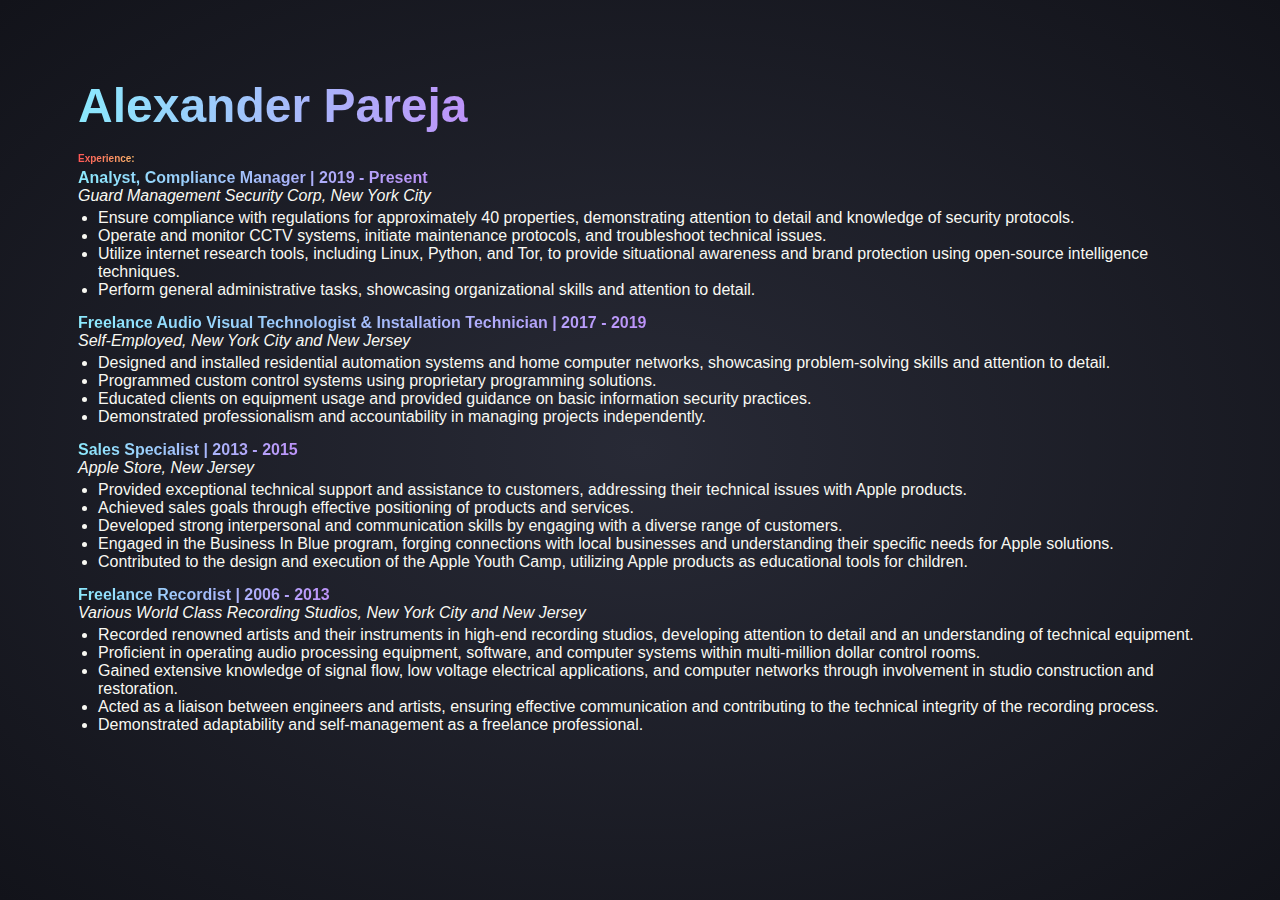
==== resume.html @ c9cee6e5 "create resume.html, resumestyle.css" ====
<!DOCTYPE html>
<html lang="en">
    <head>
        <meta charset="UTF-8">
        <meta name="viewport" content="width=device-width, initial-scale=1.0">
        <link rel="stylesheet" type="text/css" href="style.css">
        <title>Alex Pareja</title>
    </head>
    <body>
        <div class="name">
            <h1>Alexander Pareja</h1>
        </div><br>
        <h2>Experience:</h2><br>
        <div class="section">
            <p class="job">Analyst, Compliance Manager | 2019 - Present<br></p>
            <p><i>Guard Management Security Corp, New York City</i></p>
            <ul>
                <li>Ensure compliance with regulations for approximately 40 properties, demonstrating attention to detail and knowledge of security protocols.</li>
                <li>Operate and monitor CCTV systems, initiate maintenance protocols, and troubleshoot technical issues.</li>
                <li>Utilize internet research tools, including Linux, Python, and Tor, to provide situational awareness and brand protection using open-source intelligence techniques.</li>
                <li>Perform general administrative tasks, showcasing organizational skills and attention to detail.</li>
            </ul>
        </div>
        <div class="section">
            <p class="job">Freelance Audio Visual Technologist & Installation Technician | 2017 - 2019<br></p>
            <p><i>Self-Employed, New York City and New Jersey</i></p>
            <ul>
                <li>Designed and installed residential automation systems and home computer networks, showcasing problem-solving skills and attention to detail.</li>
                <li>Programmed custom control systems using proprietary programming solutions.</li>
                <li>Educated clients on equipment usage and provided guidance on basic information security practices.</li>
                <li>Demonstrated professionalism and accountability in managing projects independently.</li>
            </ul>
        </div>
        <div class="section">
            <p class="job">Sales Specialist | 2013 - 2015<br></p>
            <p><i>Apple Store, New Jersey</i></p>
            <ul>
                <li>Provided exceptional technical support and assistance to customers, addressing their technical issues with Apple products.</li>
                <li>Achieved sales goals through effective positioning of products and services.</li>
                <li>Developed strong interpersonal and communication skills by engaging with a diverse range of customers.</li>
                <li>Engaged in the Business In Blue program, forging connections with local businesses and understanding their specific needs for Apple solutions.</li>
                <li>Contributed to the design and execution of the Apple Youth Camp, utilizing Apple products as educational tools for children.</li>
            </ul>
        </div>
        <div class="section">
            <p class="job">Freelance Recordist | 2006 - 2013<br></p>
            <p><i>Various World Class Recording Studios, New York City and New Jersey</i></p>
            <ul>
                <li>Recorded renowned artists and their instruments in high-end recording studios, developing attention to detail and an understanding of technical equipment.</li>
                <li>Proficient in operating audio processing equipment, software, and computer systems within multi-million dollar control rooms.</li>
                <li>Gained extensive knowledge of signal flow, low voltage electrical applications, and computer networks through involvement in studio construction and restoration.</li>
                <li>Acted as a liaison between engineers and artists, ensuring effective communication and contributing to the technical integrity of the recording process.</li>
                <li>Demonstrated adaptability and self-management as a freelance professional.</li>
            </ul>
        </div>
    </body>
</html>
---- style.css ----
html {
    margin: 0;
    padding: 0;
    display: flex;
    flex-direction:row;
    text-align: left;
    justify-content: left;
    align-items: left;
    height: 100vh;
    font-size: 16px;
    font-family: Arial, Helvetica, sans-serif;
    color: #F8F8F2;
    background-image: radial-gradient(ellipse at center, #282a36  0%, #12131a 100%);
    background-attachment: fixed; 
}
body {
    padding: 15px;
}
h1 {
    margin: 0;
    font-weight: bolder;
    background-image: linear-gradient(to right,#8be9fd, #bd93f9);
    -webkit-background-clip: text;
    -webkit-text-fill-color: transparent;
    display: inline-block;
}
h2 {
    margin: 0;
    margin-bottom: 5px;
    font-size: 10px;
    background-image: linear-gradient(to right, #ff5555, #ffb86c);
    -webkit-background-clip: text;
    -webkit-text-fill-color: transparent;
    display: inline-block;
}
p,li {
    margin: 0;
    font-size: 12px;
}
a {
    text-decoration: none;
}
a:hover {
    text-decoration: line-through;
    text-decoration-color: #F8F8F2;
}
ul {
    margin-top: 4px;
    margin-bottom: 5px;
    padding-left: 20px;
    padding-right: 7px;
}
.section {
    margin-bottom: 15px;
}
.name {
    margin: 0;
    margin-bottom: 15px;
    display: inline-block;
    
}
.job {
    font-size: 12px;
    font-weight: bold;
    background-image: linear-gradient(to right, #8be9fd, #bd93f9);
    -webkit-background-clip: text;
    -webkit-text-fill-color: transparent;
    display: inline-block;
}
@media screen and (min-width: 900px) {
    body {
        padding: 70px;
    }
    h1 {
        font-size: 48px;
    }
    .job {
        font-size: 16px;
    }
    p ,li {
        font-size: 16px;
    }
    .name {
        font-size: 14px;
    }
}
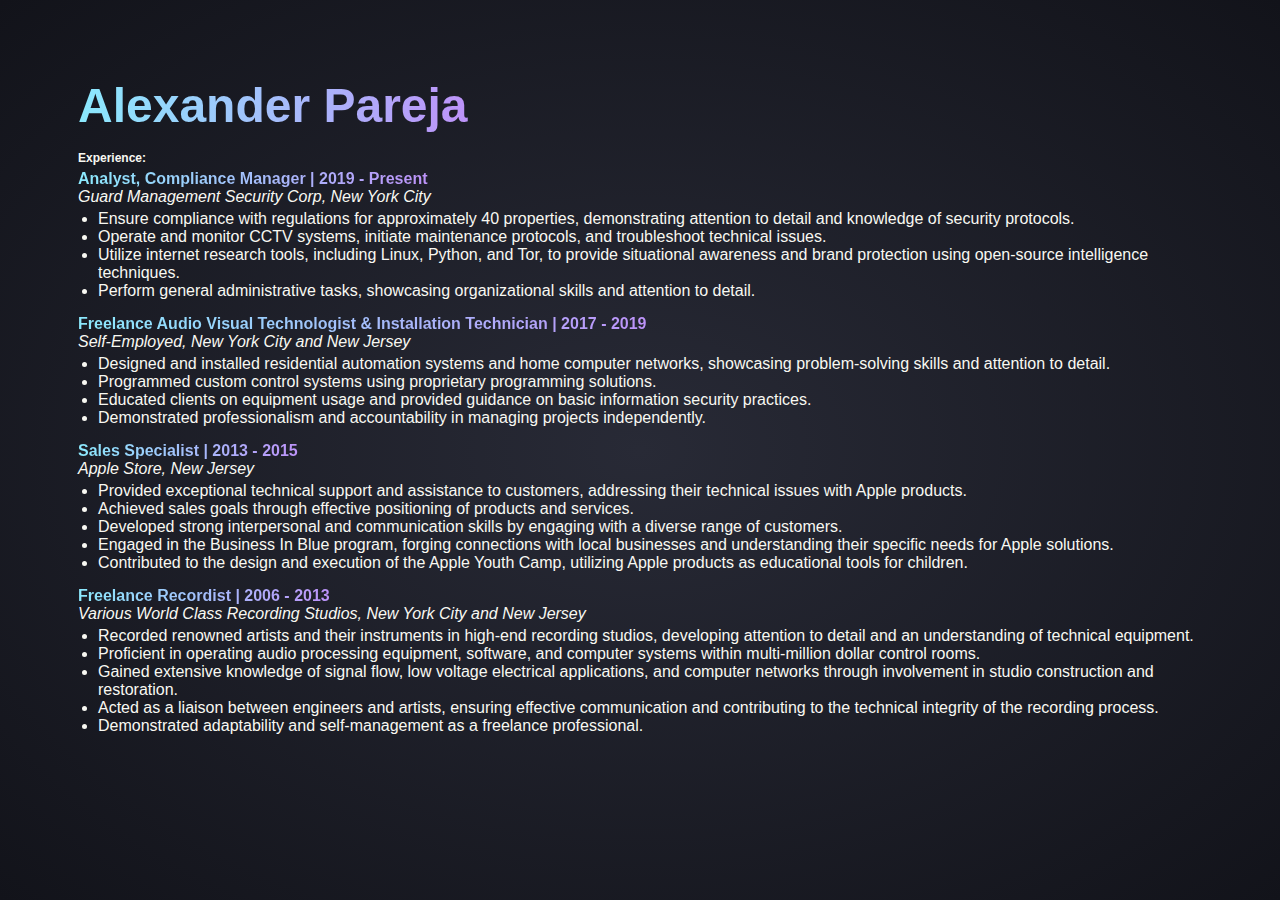
==== commit 46981cf6: "add blank page" ====
--- a/resume.html
+++ b/resume.html
@@ -3,7 +3,7 @@
     <head>
         <meta charset="UTF-8">
         <meta name="viewport" content="width=device-width, initial-scale=1.0">
-        <link rel="stylesheet" type="text/css" href="style.css">
+        <link rel="stylesheet" type="text/css" href="resumestyle.css">
         <title>Alex Pareja</title>
     </head>
     <body>
--- a/resumestyle.css
+++ b/resumestyle.css
@@ -0,0 +1,83 @@
+html {
+    margin: 0;
+    padding: 0;
+    display: flex;
+    flex-direction:row;
+    text-align: left;
+    justify-content: left;
+    align-items: left;
+    height: 100vh;
+    font-size: 16px;
+    font-family: Arial, Helvetica, sans-serif;
+    color: #F8F8F2;
+    background-image: radial-gradient(ellipse at center, #282a36  0%, #12131a 100%);
+    background-attachment: fixed; 
+}
+body {
+    padding: 15px;
+}
+h1 {
+    margin: 0;
+    font-weight: bolder;
+    background-image: linear-gradient(to right,#8be9fd, #bd93f9);
+    -webkit-background-clip: text;
+    -webkit-text-fill-color: transparent;
+    display: inline-block;
+}
+h2 {
+    margin: 0;
+    margin-bottom: 5px;
+    font-size: 12px;
+    display: inline-block;
+}
+p,li {
+    margin: 0;
+    font-size: 12px;
+}
+a {
+    text-decoration: none;
+}
+a:hover {
+    text-decoration: line-through;
+    text-decoration-color: #F8F8F2;
+}
+ul {
+    margin-top: 4px;
+    margin-bottom: 5px;
+    padding-left: 20px;
+    padding-right: 7px;
+}
+.section {
+    margin-bottom: 15px;
+}
+.name {
+    margin: 0;
+    margin-bottom: 15px;
+    display: inline-block;
+    
+}
+.job {
+    font-size: 12px;
+    font-weight: bold;
+    background-image: linear-gradient(to right, #8be9fd, #bd93f9);
+    -webkit-background-clip: text;
+    -webkit-text-fill-color: transparent;
+    display: inline-block;
+}
+@media screen and (min-width: 900px) {
+    body {
+        padding: 70px;
+    }
+    h1 {
+        font-size: 48px;
+    }
+    .job {
+        font-size: 16px;
+    }
+    p ,li {
+        font-size: 16px;
+    }
+    .name {
+        font-size: 14px;
+    }
+}
